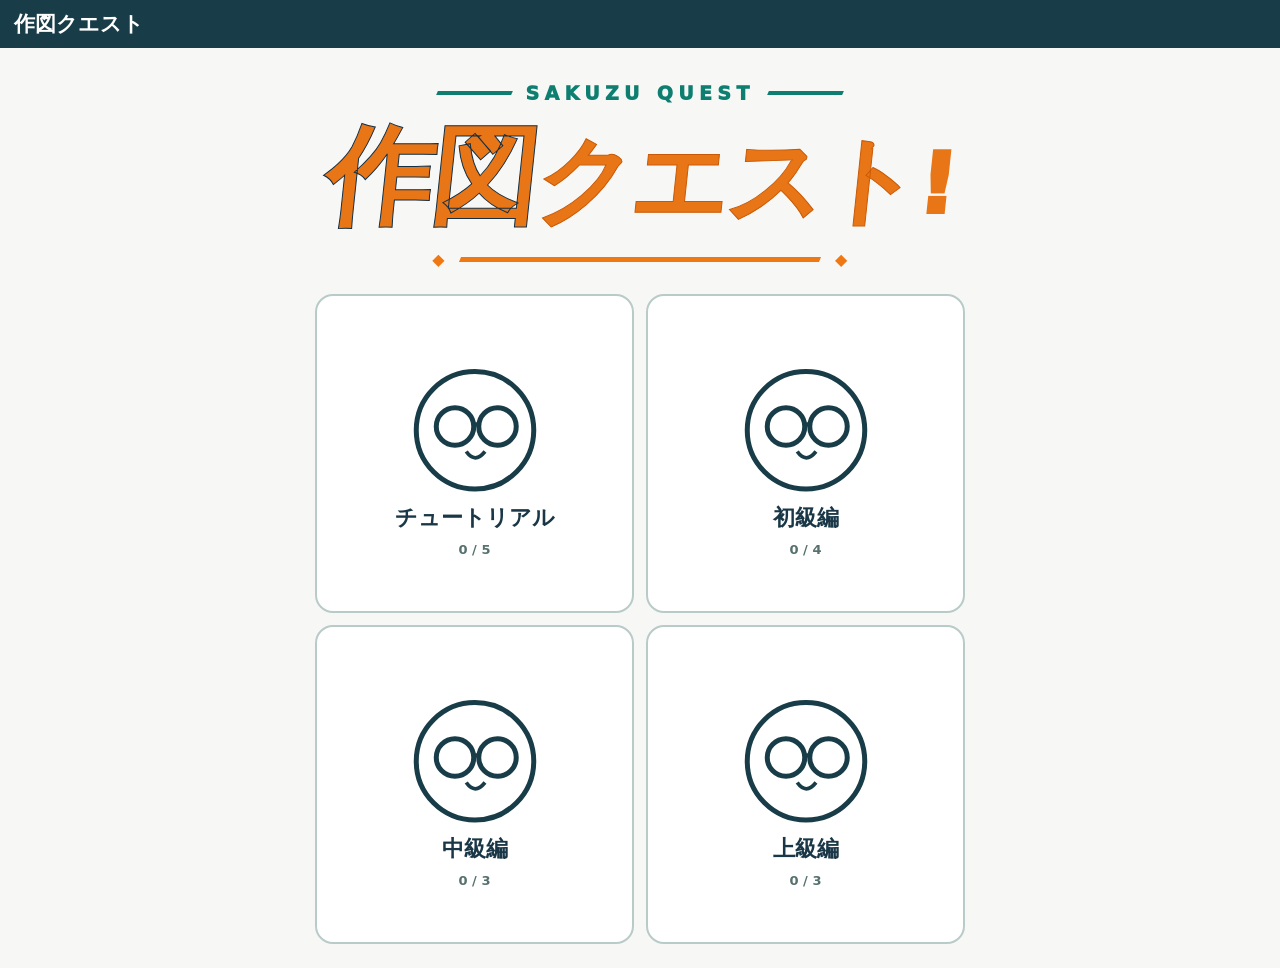
==== sakuzu-quest/index.html @ ee09ab88 "Render course buttons in HTML before JavaScript for robust startup" ====
<!doctype html><html lang="ja"><head><meta charset="utf-8"><meta name="viewport" content="width=device-width,initial-scale=1,viewport-fit=cover"><meta name="theme-color" content="#153e49"><title>作図クエスト</title><style>
*{box-sizing:border-box}body{margin:0;background:#f7f8f5;color:#193746;font-family:system-ui,"Noto Sans JP",sans-serif}button{font:inherit;cursor:pointer;min-height:48px;border:2px solid #b9cbc8;border-radius:12px;background:white;color:#193746;touch-action:manipulation}button:focus-visible{outline:3px solid #f89e24}button[aria-pressed=true]{background:#087e70;color:#fff;border-color:#087e70}header{display:flex;align-items:center;justify-content:space-between;padding:10px 14px;background:#183d48;color:white}header h1{font-size:21px;margin:0}header button{background:white;padding:4px 15px}.wrap{max-width:1050px;margin:auto;padding:12px}.hidden{display:none!important}.coursegrid{display:grid;grid-template-columns:repeat(2,minmax(0,1fr));gap:12px;max-width:650px;margin:12px auto}.course{aspect-ratio:1;display:flex;flex-direction:column;justify-content:center;align-items:center;gap:9px;border-radius:18px;font-weight:800;font-size:clamp(15px,3.3vw,22px)}.face{width:55%;max-width:150px}.status{font-size:13px;color:#56716e}h2{font-size:clamp(18px,4vw,26px);margin:10px 0 12px}.progress{color:#52756e;font-weight:700}.toolbar{display:flex;gap:7px;align-items:center;flex-wrap:wrap;margin-bottom:8px}.toolbar button{padding:8px 13px}.toolbar .judge{background:#ed790e;color:white;border-color:#bc5400;font-weight:800;margin-left:auto}.board{border:2px solid #c9d7d3;border-radius:14px;overflow:hidden;background:white}svg#board{width:100%;height:min(64dvh,570px);min-height:350px;display:block;touch-action:manipulation;background-color:white;background-image:linear-gradient(#eff2f1 1px,transparent 1px),linear-gradient(90deg,#eff2f1 1px,transparent 1px);background-size:32px 32px}.hint{font-size:14px;color:#486965;margin:8px 0}.result{border:2px solid #d8c693;background:#fff7e0;border-radius:12px;padding:15px;text-align:center;margin:10px 0;display:none}.result.visible{display:block}.result button{background:#ed790e;border-color:#bb5600;color:white;font-weight:800;padding:8px 30px}.pt{fill:white;stroke:#178a78;stroke-width:3;pointer-events:none}.pt-halo{fill:transparent;stroke:transparent;stroke-width:30;pointer-events:all}.label{font-size:22px;font-family:Georgia,serif;fill:#193746;pointer-events:none}@media(max-width:480px){.wrap{padding:8px}.toolbar button{padding:8px 11px;font-size:14px}.coursegrid{gap:9px}svg#board{height:61dvh;min-height:310px}}
 .hero-title{text-align:center;padding:clamp(12px,3vh,30px) 0 18px;letter-spacing:.03em}.hero-kicker{font-size:clamp(11px,2.5vw,14px);font-weight:900;letter-spacing:.28em;color:#187f75}.hero-main{font-size:clamp(34px,8vw,70px);line-height:1.23;letter-spacing:.05em;font-weight:950;color:#173747}.hero-main span{color:#e87516}.hero-rule{display:flex;align-items:center;justify-content:center;gap:10px;color:#e87516;margin-top:9px;font-size:18px}.hero-rule i{height:2px;width:clamp(40px,13vw,95px);background:#d8dfda;display:block}@media(max-width:480px){.hero-title{padding:14px 0 12px}}  .hero-title{max-width:780px;margin:4px auto 12px;padding:18px 8px 13px;text-align:center;background:transparent;position:relative}.hero-top{display:flex;gap:13px;justify-content:center;align-items:center;color:#0d7e70;font-size:clamp(12px,2.9vw,19px);font-weight:1000;letter-spacing:.28em}.hero-topline{display:inline-block;width:clamp(20px,8vw,75px);height:4px;background:#0d7e70;transform:skewX(-23deg)}.hero-main{display:flex;justify-content:center;align-items:baseline;gap:0;white-space:nowrap;letter-spacing:-.035em;transform:skewX(-6deg);font-weight:1000;line-height:1.35;filter:none}.hero-sakuzu{font-size:clamp(49px,12vw,108px);color:#142f43;-webkit-text-stroke:1px #142f43}.hero-quest{font-size:clamp(43px,10.8vw,96px);color:#f07812;-webkit-text-stroke:1px #ca5905}.hero-exclaim{font-size:clamp(35px,9vw,84px);color:#142f43}.hero-bottom{display:flex;align-items:center;justify-content:center;gap:15px;color:#f07812;font-size:16px}.hero-bottomline{height:5px;background:#f07812;width:clamp(150px,40vw,360px);transform:skewX(-23deg)}@media(max-width:480px){.hero-title{padding:12px 0 6px;margin-bottom:6px}.hero-top{letter-spacing:.12em;gap:7px}.hero-main{letter-spacing:-.07em}.hero-quest{-webkit-text-stroke:0}.hero-bottomline{height:4px}} .tool-icon-btn{width:64px;min-width:58px;height:58px;min-height:58px;padding:3px 5px!important;display:inline-flex;align-items:center;justify-content:center;flex:none}.tool-icon-btn svg{display:block;width:100%;height:48px}.tool-icon-btn[aria-pressed="true"] circle{fill:transparent;stroke:currentColor}.tool-icon-btn[aria-pressed="true"]#segment circle{fill:currentColor}.toolbar{flex-wrap:wrap}.hero-main .hero-quest{font-weight:1000}@media(max-width:480px){.tool-icon-btn{width:51px;min-width:51px;height:52px;min-height:52px;padding:2px!important}.tool-icon-btn svg{height:43px}} .toolboxes{display:flex;gap:5px;align-items:center;flex-wrap:wrap}.tool-icon-btn{font-size:22px;font-weight:800}.toolbar{align-items:center;gap:6px}.board svg{touch-action:none!important}@media(max-width:600px){.toolbar{gap:5px}.toolboxes{max-width:100%;overflow-x:auto;flex-wrap:nowrap}.toolbar button{font-size:13px}.tool-icon-btn{min-width:47px;width:47px;height:48px;min-height:48px}.tool-icon-btn svg{height:37px}.board svg{height:59dvh}} </style></head><body><header><h1>作図クエスト</h1><button id="homeBtn" class="hidden">ホーム</button></header><main class="wrap"><section id="home"><div class="hero-title" aria-label="作図クエスト"><div class="hero-top"><span class="hero-topline"></span>SAKUZU QUEST<span class="hero-topline"></span></div><div class="hero-main"><span class="hero-sakuzu">作図</span><span class="hero-quest">クエスト</span><span class="hero-exclaim">!</span></div><div class="hero-bottom"><span>◆</span><span class="hero-bottomline"></span><span>◆</span></div></div><div class="coursegrid" id="courses"><button class="course" onclick="start('チュートリアル')">チュートリアル</button><button class="course" onclick="start('初級編')">初級編</button><button class="course" onclick="start('中級編')">中級編</button><button class="course" onclick="start('上級編')">上級編</button></div><p id="startupError" class="hidden" role="alert" style="text-align:center;color:#9b1c1c;font-weight:700">読み込みに失敗しました。再読み込みしてください。</p></section><section id="game" class="hidden"><div class="progress" id="progress"></div><h2 id="question"></h2><div class="toolbar"><div id="toolboxes" class="toolboxes"></div><button id="undo">1回戻る</button><button id="reset">やり直す</button><button id="judge" class="judge">判定</button></div><div class="board"><svg id="board" viewBox="0 0 800 550" preserveAspectRatio="xMidYMid meet" aria-label="作図画面"></svg></div><p class="hint" id="hint">2点を順にタップしてください。</p><div class="result" id="result" aria-live="polite"><strong id="feedback"></strong><div style="margin-top:10px"><button id="next">次の問題へ →</button></div></div></section></main><script>
'use strict';
const $=id=>document.getElementById(id),NS='http://www.w3.org/2000/svg',KEY='sakuzu_quest_integrated_v1';
const tri=[[225,385],[585,355],[415,120]],obt=[[175,365],[635,345],[325,245]],right=[[225,380],[615,380],[225,130]];
const L=[
{q:'点Aを中心に，Bを通る弧を描け',p:[[270,280],[530,280]],type:'arc',skill:'点'},
{q:'線分ABの垂直二等分線を作図せよ',p:[[240,295],[570,295]],type:'bis',skill:'垂直二等分線'},
{q:'線分ABの中点Mを作図せよ',p:[[225,300],[565,350]],type:'mid'},
{q:'∠BACの二等分線を作図せよ',p:[[210,350],[560,345],[300,110]],type:'ang',skill:'角の二等分線'},
{q:'辺ABの垂直二等分線を作図せよ',p:tri,type:'bis'},
{q:'△ABCの外心Oを作図せよ',p:tri,type:'circum'},
{q:'△ABCの外接円を作図せよ',p:right,type:'circumcircle'},
{q:'△ABCの内心Iを作図せよ',p:obt,type:'incenter',skill:'垂線'},
{q:'△ABCの内接円を作図せよ',p:tri,type:'incircle'},
{q:'点Tを通りOTに垂直な直線を作図せよ',p:[[390,285],[565,285]],labels:['O','T'],type:'perp'},
{q:'点Tにおける円の接線を作図せよ',p:[[390,285],[550,285]],labels:['O','T'],type:'tangent'},
{q:'鈍角三角形の外接円を作図せよ',p:obt,type:'circumcircle'}];
const COURSES={'チュートリアル':[0,1,2,3,4],'初級編':[5,6,7,8],'中級編':[9,10,11],'上級編':[5,7,11]};
let progress={};try{progress=JSON.parse(localStorage.getItem(KEY)||'{}')||{}}catch(e){}
let course='',idx=0,tool='compass',chosen=null,shapes=[],points=[],phase='center',center=null,radius=0,locked=false,strokeStart=null,strokeCurrent=null,passed=false,autoSkill='';
const d=(a,b)=>Math.hypot(a[0]-b[0],a[1]-b[1]), sub=(a,b)=>[a[0]-b[0],a[1]-b[1]],dot=(a,b)=>a[0]*b[0]+a[1]*b[1],cross=(a,b)=>a[0]*b[1]-a[1]*b[0],norm=a=>Math.hypot(...a),polar=(o,r,t)=>[o[0]+r*Math.cos(t),o[1]+r*Math.sin(t)],near=(a,b,t=14)=>d(a,b)<=t;
function bispoint(a,b){return [(a[0]+b[0])/2,(a[1]+b[1])/2]}function circum(a,b,c){let D=2*(a[0]*(b[1]-c[1])+b[0]*(c[1]-a[1])+c[0]*(a[1]-b[1]));if(!D)return [0,0];let A=dot(a,a),B=dot(b,b),C=dot(c,c);return [(A*(b[1]-c[1])+B*(c[1]-a[1])+C*(a[1]-b[1]))/D,(A*(c[0]-b[0])+B*(a[0]-c[0])+C*(b[0]-a[0]))/D]}
function incenter(a,b,c){let x=d(b,c),y=d(a,c),z=d(a,b),s=x+y+z;return [(a[0]*x+b[0]*y+c[0]*z)/s,(a[1]*x+b[1]*y+c[1]*z)/s]}
function lineParams(sh){let a=sh.a,b=sh.b;return {a,b,v:sub(b,a)}}function intersect(l,m){let x=lineParams(l),y=lineParams(m),det=cross(x.v,y.v);if(Math.abs(det)<1e-7)return [];let t=cross(sub(y.a,x.a),y.v)/det,u=cross(sub(y.a,x.a),x.v)/det;if(l.kind==='segment'&&(t<0||t>1)||m.kind==='segment'&&(u<0||u>1))return [];return [[x.a[0]+t*x.v[0],x.a[1]+t*x.v[1]]]}
function circLine(c,l){let a=l.a,v=sub(l.b,a),w=sub(a,c.c),A=dot(v,v),B=2*dot(v,w),C=dot(w,w)-c.r*c.r,disc=B*B-4*A*C;if(disc<0)return [];return [-1,1].map(s=>{let t=(-B+s*Math.sqrt(disc))/(2*A);return {t,p:[a[0]+v[0]*t,a[1]+v[1]*t]}}).filter(o=>(l.kind!=='segment'||o.t>=0&&o.t<=1)&&arcContains(c,o.p)).map(o=>o.p)}
function arcContains(c,p){if(c.kind==='circle'||Math.abs(c.sweep)>=Math.PI*2-.1)return true;let t=Math.atan2(p[1]-c.c[1],p[0]-c.c[0]),delta=(t-c.start+Math.PI*8)%(Math.PI*2);return c.sweep>=0?delta<=c.sweep+.05:(Math.PI*2-delta)<=-c.sweep+.05}
function circCirc(a,b){let R=a.r,r=b.r,D=d(a.c,b.c);if(D<1e-8||D>R+r||D<Math.abs(R-r))return [];let t=(R*R-r*r+D*D)/(2*D),h=Math.sqrt(Math.max(0,R*R-t*t)),ux=(b.c[0]-a.c[0])/D,uy=(b.c[1]-a.c[1])/D,p=[a.c[0]+t*ux,a.c[1]+t*uy];return [[p[0]+h*-uy,p[1]+h*ux],[p[0]-h*-uy,p[1]-h*ux]].filter(pt=>arcContains(a,pt)&&arcContains(b,pt))}
function rebuildPoints(){points=L[idx].p.map((p,i)=>({p,label:(L[idx].labels||['A','B','C'])[i]||'',base:true}));for(let i=0;i<shapes.length;i++)for(let j=0;j<i;j++){let a=shapes[i],b=shapes[j],aa=a.kind==='line'||a.kind==='segment',bb=b.kind==='line'||b.kind==='segment',pts=aa&&bb?intersect(a,b):aa?circLine(b,a):bb?circLine(a,b):circCirc(a,b);for(let p of pts)if(isFinite(p[0])&&isFinite(p[1])&&!points.some(v=>near(p,v.p,3)))points.push({p,label:'',base:false})}}
function vEl(tag,attrs={},root=$('board')){let e=document.createElementNS(NS,tag);for(let k in attrs)e.setAttribute(k,attrs[k]);root.appendChild(e);return e}
function pathArc(c){let N=Math.max(8,Math.ceil(Math.abs(c.sweep)*30)),s='';for(let i=0;i<=N;i++){let p=polar(c.c,c.r,c.start+c.sweep*i/N);s+=(i?'L':'M')+p[0]+','+p[1]+' '}return s}
function draw(){let svg=$('board');svg.replaceChildren();if(L[idx].type==='tangent'||L[idx].type==='perp')vEl('circle',{cx:L[idx].p[0][0],cy:L[idx].p[0][1],r:d(...L[idx].p),stroke:'#b0bfc9','stroke-width':2,fill:'none'});for(let sh of shapes){if(sh.kind==='arc'||sh.kind==='circle')vEl('path',{d:pathArc(sh),stroke:'#198675','stroke-width':3,fill:'none'});else {let a=sh.a,b=sh.b;if(sh.kind==='line'){let v=sub(b,a),n=norm(v);a=[a[0]-v[0]/n*1200,a[1]-v[1]/n*1200];b=[b[0]+v[0]/n*1200,b[1]+v[1]/n*1200]}vEl('line',{x1:a[0],y1:a[1],x2:b[0],y2:b[1],stroke:'#168373','stroke-width':3})}}
if(center&&phase==='radius'&&radius>0)vEl('circle',{cx:center[0],cy:center[1],r:radius,stroke:'#c78431','stroke-dasharray':'5 6',fill:'none'});
if(center&&strokeStart!==null&&strokeCurrent!==null)vEl('path',{d:pathArc({c:center,r:radius,start:strokeStart,sweep:strokeCurrent-strokeStart}),stroke:'#eb8412','stroke-width':4,fill:'none'});
rebuildPoints();for(let i=0;i<points.length;i++){let v=points[i],p=v.p,g=vEl('g',{'data-pt':i});vEl('circle',{cx:p[0],cy:p[1],r:20,fill:'transparent','pointer-events':'all'},g);vEl('circle',{cx:p[0],cy:p[1],r:chosen===i?7:4.8,fill:v.base?'#263e4c':'#138373','pointer-events':'none'},g);if(v.label){let t=vEl('text',{x:p[0]+10,y:p[1]-10,fill:'#1a3440','font-size':22,'pointer-events':'none'},g);t.textContent=v.label}g.addEventListener('pointerdown',e=>{if(tool==='compass'&&phase==='center'){e.stopPropagation();center=p;radius=locked?radius:0;phase=locked&&radius>0?'draw':'radius';hint(phase==='radius'?'外側にドラッグして半径を決定':'円周上をドラッグして弧を描こう');draw()}});g.addEventListener('click',e=>{if(tool==='compass')return;e.stopPropagation();pick(i)})}}
function hint(s){$('hint').textContent=s}function pick(i){if(passed)return;if(tool==='point'){shapes.push({kind:'point',a:points[i].p,b:points[i].p});draw();return}if(['bis','angle','perp'].includes(tool)){if(chosen===null){chosen=[i];draw();hint(tool==='angle'?'角の頂点と両辺上の3点を順に選択':'次の点を選択');return}chosen.push(i);if(tool==='angle'&&chosen.length<3){draw();hint('もう一方の辺上の点を選択');return}let a=points[chosen[0]].p,b=points[chosen[1]].p;let v=sub(b,a);if(tool==='angle'){let t=points[chosen[2]].p,w=sub(t,a),nv=norm(v),nw=norm(w);if(nv>1&&nw>1){let dir=[v[0]/nv+w[0]/nw,v[1]/nv+w[1]/nw];shapes.push({kind:'line',a:a.slice(),b:[a[0]+dir[0]*150,a[1]+dir[1]*150]})}}else if(tool==='perp'){shapes.push({kind:'line',a:b.slice(),b:[b[0]-v[1],b[1]+v[0]]})}else{let mid=bispoint(a,b);shapes.push({kind:'line',a:mid,b:[mid[0]-v[1],mid[1]+v[0]]})}chosen=null;draw();return}if(chosen===null){chosen=i;draw();return}if(chosen!==i){shapes.push({kind:tool==='line'?'line':'segment',a:points[chosen].p,b:points[i].p});chosen=null;draw()}else chosen=null}
function stage(){idx=COURSES[course][stagePos];shapes=[];chosen=null;passed=false;center=null;radius=0;locked=false;phase='center';strokeStart=null;strokeCurrent=null;tool='compass';$('result').classList.remove('visible');$('judge').textContent='判定';$('question').textContent=L[idx].q;$('progress').textContent=course+'　'+(stagePos+1)+' / '+COURSES[course].length;renderTools();hint('点を選んで作図してください');draw()}
function getPosition(e){let svg=$('board'),pt=svg.createSVGPoint();pt.x=e.clientX;pt.y=e.clientY;let matrix=svg.getScreenCTM();if(!matrix)return [0,0];let out=pt.matrixTransform(matrix.inverse());return [out.x,out.y]}
let down=null;function onDown(e){if(tool!=='compass'||passed||!center)return;let p=getPosition(e);if(phase==='radius'){down=p;try{e.currentTarget.setPointerCapture(e.pointerId)}catch(ex){}return}if(phase==='draw'&&radius>0){strokeStart=Math.atan2(p[1]-center[1],p[0]-center[0]);strokeCurrent=strokeStart;down=p;try{e.currentTarget.setPointerCapture(e.pointerId)}catch(ex){}}}
function onMove(e){if(!down||!center)return;let p=getPosition(e);if(phase==='radius'){radius=d(center,p)}else if(phase==='draw'){let next=Math.atan2(p[1]-center[1],p[0]-center[0]),delta=next-(strokeCurrent%(Math.PI*2));while(delta>Math.PI)delta-=Math.PI*2;while(delta< -Math.PI)delta+=Math.PI*2;strokeCurrent+=delta}draw()}
function onUp(e){if(!down)return;let p=getPosition(e);down=null;if(phase==='radius'){radius=d(center,p);if(radius<8){radius=0;hint('もう少し離れた位置までドラッグしてください');draw();return}phase='draw';hint('円周からドラッグすると弧を描けます')}else if(phase==='draw'){let sweep=strokeCurrent-strokeStart;if(Math.abs(sweep)<.08){hint('押したまま円周に沿ってドラッグ');strokeStart=null;strokeCurrent=null;draw();return}let circle=Math.abs(sweep)>Math.PI*1.95;shapes.push({kind:circle?'circle':'arc',c:center.slice(),r:radius,start:strokeStart,sweep:circle?Math.sign(sweep)*Math.PI*2:sweep});strokeStart=null;strokeCurrent=null;center=null;phase='center';hint('続けて中心を選べます')}draw()}
function setTool(t){tool=t;chosen=null;center=null;phase='center';renderTools();hint('作図する点を選んでください');draw()}
function renderTools(){let bar=$('toolboxes');bar.replaceChildren();let tools=[['compass','コンパス','⚭'],['lock',locked?'半径固定を解除':'半径固定',locked?'🔒':'🔓'],['line','直線','line'],['segment','線分','segment']];let unlocked=new Set(['compass','line','segment']);for(let x of Object.values(progress))for(let name of x.skills||[])unlocked.add(name);if(course==='チュートリアル'){for(let i=0;i<stagePos;i++)if(L[COURSES[course][i]].skill)unlocked.add(L[COURSES[course][i]].skill)}[['point','点','●'],['bis','垂直二等分線','⊥'],['angle','角の二等分線','∠'],['perp','垂線','⊥']].forEach(x=>{if(unlocked.has(({point:'点',bis:'垂直二等分線',angle:'角の二等分線',perp:'垂線'})[x[0]]))tools.push(x)});for(let [id,title,txt] of tools){let b=document.createElement('button');b.className='tool-icon-btn';b.title=title;b.setAttribute('aria-label',title);b.setAttribute('aria-pressed',String(id===tool||id==='lock'&&locked));if(txt==='line'||txt==='segment')b.innerHTML=txt==='line'?'<svg viewBox="0 0 80 56"><path d="M4 49 L76 7" stroke="currentColor" stroke-width="4"/><circle cx="26" cy="36" r="6" fill="white" stroke="currentColor" stroke-width="3"/><circle cx="55" cy="19" r="6" fill="white" stroke="currentColor" stroke-width="3"/></svg>':'<svg viewBox="0 0 80 56"><path d="M15 45 L65 11" stroke="currentColor" stroke-width="4"/><circle cx="15" cy="45" r="6" fill="currentColor"/><circle cx="65" cy="11" r="6" fill="currentColor"/></svg>';else b.textContent=txt;b.onclick=()=>{if(id==='lock'){locked=!locked;renderTools();return}setTool(id)};bar.appendChild(b)}}
function lineNear(sh,p,t=13){if(sh.kind!=='line'&&sh.kind!=='segment')return false;let v=sub(sh.b,sh.a),w=sub(p,sh.a),l=norm(v);if(l<.001)return false;let k=dot(w,v)/(l*l);if(sh.kind==='segment'&&(k<-.02||k>1.02))return false;return Math.abs(cross(v,w)/l)<t}
function result(){let task=L[idx],p=task.p,ls=shapes.filter(s=>s.kind==='line'||s.kind==='segment'),circs=shapes.filter(s=>s.kind==='arc'||s.kind==='circle'),ca=(a,b)=>ls.some(s=>lineNear(s,a,12)&&lineNear(s,b,12)),circleAt=(o,r)=>circs.some(s=>near(s.c,o,16)&&Math.abs(s.r-r)<18&&Math.abs(s.sweep)>2);
const midpoint=bispoint(p[0],p[1]);const orth=(s,a,b)=>{let v=sub(b,a),w=sub(s.b,s.a);return Math.abs(dot(v,w))<norm(v)*norm(w)*.12};const bisok=ls.some(s=>lineNear(s,midpoint,16)&&orth(s,p[0],p[1]));const co=p.length===3?circum(...p):[0,0],ic=p.length===3?incenter(...p):[0,0];
if(task.type==='arc')return circs.some(s=>near(s.c,p[0],14)&&Math.abs(s.r-d(...p))<18);
if(task.type==='bis')return bisok;
if(task.type==='mid')return points.some(x=>!x.base&&near(x.p,midpoint,14))||bisok||shapes.some(s=>s.kind==='point'&&near(s.a,midpoint,14));
if(task.type==='ang'){let u=sub(p[1],p[0]),v=sub(p[2],p[0]),a=[u[0]/norm(u)+v[0]/norm(v),u[1]/norm(u)+v[1]/norm(v)];return ls.some(s=>lineNear(s,p[0],15)&&lineNear(s,[p[0][0]+a[0]*130,p[0][1]+a[1]*130],17))}
if(task.type==='circum')return ls.filter(s=>lineNear(s,co,16)).length>=2||points.some(x=>!x.base&&near(x.p,co,16))||circleAt(co,d(co,p[0]));
if(task.type==='circumcircle')return circleAt(co,d(co,p[0]))&&circs.some(s=>s.kind==='circle'||Math.abs(s.sweep)>5);
if(task.type==='incenter')return ls.filter(s=>lineNear(s,ic,16)).length>=2||points.some(x=>!x.base&&near(x.p,ic,16));
if(task.type==='incircle'){let side=sub(p[1],p[0]),r=Math.abs(cross(side,sub(ic,p[0])))/norm(side);return circleAt(ic,r)}
if(task.type==='perp'||task.type==='tangent'){let o=p[0],t=p[1];return ls.some(s=>lineNear(s,t,15)&&orth(s,o,t))}
return false}
function judge(){if(passed){next();return}let ok=result();$('result').classList.add('visible');$('feedback').textContent=ok?'正解！':'もう少し！ 作図を確認してください。';$('next').style.display=ok?'inline-block':'none';if(ok){passed=true;$('judge').textContent='次へ →';let old=progress[course]||{done:0,skills:[]};old.done=Math.max(old.done,stagePos+1);if(L[idx].skill&&!old.skills.includes(L[idx].skill))old.skills.push(L[idx].skill);progress[course]=old;try{localStorage.setItem(KEY,JSON.stringify(progress))}catch(e){}}}
function next(){if(!passed)return;stagePos++;if(stagePos>=COURSES[course].length){home();return}stage()}
let stagePos=0;function start(c){course=c;stagePos=0;$('home').classList.add('hidden');$('game').classList.remove('hidden');$('homeBtn').classList.remove('hidden');stage()}
function mascot(win){return '<svg class="face" viewBox="0 0 120 116" aria-hidden="true">'+(win?'<path d="M34 26 L27 5 L48 15 L60 0 L73 15 L94 5 L87 26 Z" fill="#f2ca52" stroke="#916b20" stroke-width="2"/>':'')+'<circle cx="60" cy="65" r="47" fill="white" stroke="#183d48" stroke-width="4"/><circle cx="44" cy="62" r="15" fill="none" stroke="#183d48" stroke-width="4"/><circle cx="78" cy="62" r="15" fill="none" stroke="#183d48" stroke-width="4"/><path d="M59 62Q61 58 63 62M53 82Q60 92 68 82" fill="none" stroke="#183d48" stroke-width="3"/></svg>'}
function home(){course='';$('home').classList.remove('hidden');$('game').classList.add('hidden');$('homeBtn').classList.add('hidden');$('courses').replaceChildren();for(let c of Object.keys(COURSES)){let val=progress[c],done=val?.done||0,won=done>=COURSES[c].length,b=document.createElement('button');b.className='course';b.innerHTML=mascot(won)+'<span>'+c+'</span><span class="status">'+done+' / '+COURSES[c].length+(won?'　クリア！':'')+'</span>';b.onclick=()=>start(c);$('courses').appendChild(b)}}
function undo(){if(strokeStart!==null){strokeStart=null;strokeCurrent=null}else if(center){center=null;phase='center';radius=locked?radius:0}else{shapes.pop()}passed=false;$('result').classList.remove('visible');$('judge').textContent='判定';draw()}
$('board').addEventListener('pointerdown',onDown);$('board').addEventListener('pointermove',onMove);$('board').addEventListener('pointerup',onUp);$('board').addEventListener('pointercancel',()=>{down=null;strokeStart=null;strokeCurrent=null;draw()});$('homeBtn').onclick=home;$('undo').onclick=undo;$('reset').onclick=stage;$('judge').onclick=judge;$('next').onclick=next;try{home()}catch(e){$('startupError').classList.remove('hidden');console.error('起動エラー',e)}
</script></body></html>
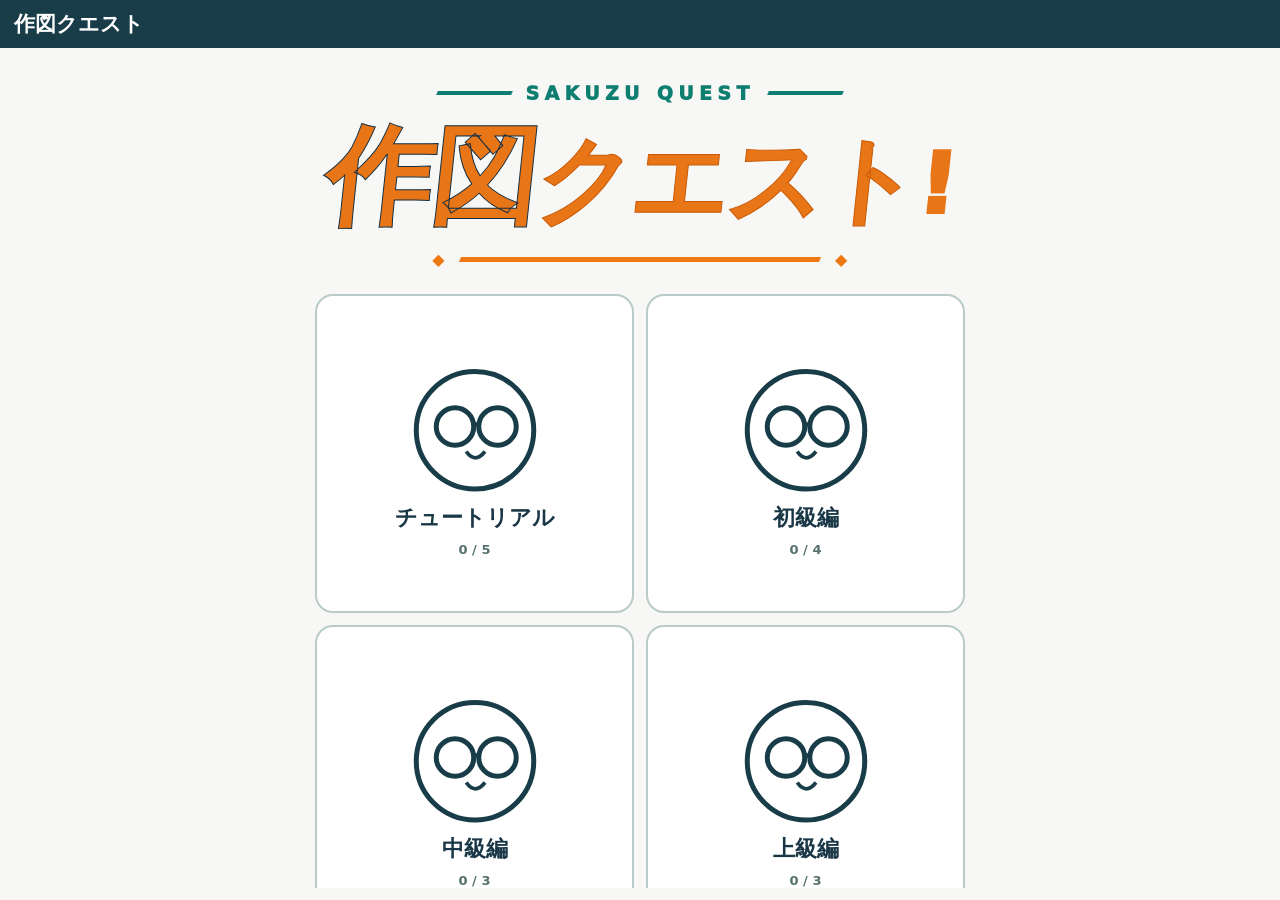
==== commit 2ea36dff: "Lock drawing screen to viewport and retain compass radius guide" ====
--- a/sakuzu-quest/index.html
+++ b/sakuzu-quest/index.html
@@ -1,6 +1,6 @@
 <!doctype html><html lang="ja"><head><meta charset="utf-8"><meta name="viewport" content="width=device-width,initial-scale=1,viewport-fit=cover"><meta name="theme-color" content="#153e49"><title>作図クエスト</title><style>
 *{box-sizing:border-box}body{margin:0;background:#f7f8f5;color:#193746;font-family:system-ui,"Noto Sans JP",sans-serif}button{font:inherit;cursor:pointer;min-height:48px;border:2px solid #b9cbc8;border-radius:12px;background:white;color:#193746;touch-action:manipulation}button:focus-visible{outline:3px solid #f89e24}button[aria-pressed=true]{background:#087e70;color:#fff;border-color:#087e70}header{display:flex;align-items:center;justify-content:space-between;padding:10px 14px;background:#183d48;color:white}header h1{font-size:21px;margin:0}header button{background:white;padding:4px 15px}.wrap{max-width:1050px;margin:auto;padding:12px}.hidden{display:none!important}.coursegrid{display:grid;grid-template-columns:repeat(2,minmax(0,1fr));gap:12px;max-width:650px;margin:12px auto}.course{aspect-ratio:1;display:flex;flex-direction:column;justify-content:center;align-items:center;gap:9px;border-radius:18px;font-weight:800;font-size:clamp(15px,3.3vw,22px)}.face{width:55%;max-width:150px}.status{font-size:13px;color:#56716e}h2{font-size:clamp(18px,4vw,26px);margin:10px 0 12px}.progress{color:#52756e;font-weight:700}.toolbar{display:flex;gap:7px;align-items:center;flex-wrap:wrap;margin-bottom:8px}.toolbar button{padding:8px 13px}.toolbar .judge{background:#ed790e;color:white;border-color:#bc5400;font-weight:800;margin-left:auto}.board{border:2px solid #c9d7d3;border-radius:14px;overflow:hidden;background:white}svg#board{width:100%;height:min(64dvh,570px);min-height:350px;display:block;touch-action:manipulation;background-color:white;background-image:linear-gradient(#eff2f1 1px,transparent 1px),linear-gradient(90deg,#eff2f1 1px,transparent 1px);background-size:32px 32px}.hint{font-size:14px;color:#486965;margin:8px 0}.result{border:2px solid #d8c693;background:#fff7e0;border-radius:12px;padding:15px;text-align:center;margin:10px 0;display:none}.result.visible{display:block}.result button{background:#ed790e;border-color:#bb5600;color:white;font-weight:800;padding:8px 30px}.pt{fill:white;stroke:#178a78;stroke-width:3;pointer-events:none}.pt-halo{fill:transparent;stroke:transparent;stroke-width:30;pointer-events:all}.label{font-size:22px;font-family:Georgia,serif;fill:#193746;pointer-events:none}@media(max-width:480px){.wrap{padding:8px}.toolbar button{padding:8px 11px;font-size:14px}.coursegrid{gap:9px}svg#board{height:61dvh;min-height:310px}}
- .hero-title{text-align:center;padding:clamp(12px,3vh,30px) 0 18px;letter-spacing:.03em}.hero-kicker{font-size:clamp(11px,2.5vw,14px);font-weight:900;letter-spacing:.28em;color:#187f75}.hero-main{font-size:clamp(34px,8vw,70px);line-height:1.23;letter-spacing:.05em;font-weight:950;color:#173747}.hero-main span{color:#e87516}.hero-rule{display:flex;align-items:center;justify-content:center;gap:10px;color:#e87516;margin-top:9px;font-size:18px}.hero-rule i{height:2px;width:clamp(40px,13vw,95px);background:#d8dfda;display:block}@media(max-width:480px){.hero-title{padding:14px 0 12px}}  .hero-title{max-width:780px;margin:4px auto 12px;padding:18px 8px 13px;text-align:center;background:transparent;position:relative}.hero-top{display:flex;gap:13px;justify-content:center;align-items:center;color:#0d7e70;font-size:clamp(12px,2.9vw,19px);font-weight:1000;letter-spacing:.28em}.hero-topline{display:inline-block;width:clamp(20px,8vw,75px);height:4px;background:#0d7e70;transform:skewX(-23deg)}.hero-main{display:flex;justify-content:center;align-items:baseline;gap:0;white-space:nowrap;letter-spacing:-.035em;transform:skewX(-6deg);font-weight:1000;line-height:1.35;filter:none}.hero-sakuzu{font-size:clamp(49px,12vw,108px);color:#142f43;-webkit-text-stroke:1px #142f43}.hero-quest{font-size:clamp(43px,10.8vw,96px);color:#f07812;-webkit-text-stroke:1px #ca5905}.hero-exclaim{font-size:clamp(35px,9vw,84px);color:#142f43}.hero-bottom{display:flex;align-items:center;justify-content:center;gap:15px;color:#f07812;font-size:16px}.hero-bottomline{height:5px;background:#f07812;width:clamp(150px,40vw,360px);transform:skewX(-23deg)}@media(max-width:480px){.hero-title{padding:12px 0 6px;margin-bottom:6px}.hero-top{letter-spacing:.12em;gap:7px}.hero-main{letter-spacing:-.07em}.hero-quest{-webkit-text-stroke:0}.hero-bottomline{height:4px}} .tool-icon-btn{width:64px;min-width:58px;height:58px;min-height:58px;padding:3px 5px!important;display:inline-flex;align-items:center;justify-content:center;flex:none}.tool-icon-btn svg{display:block;width:100%;height:48px}.tool-icon-btn[aria-pressed="true"] circle{fill:transparent;stroke:currentColor}.tool-icon-btn[aria-pressed="true"]#segment circle{fill:currentColor}.toolbar{flex-wrap:wrap}.hero-main .hero-quest{font-weight:1000}@media(max-width:480px){.tool-icon-btn{width:51px;min-width:51px;height:52px;min-height:52px;padding:2px!important}.tool-icon-btn svg{height:43px}} .toolboxes{display:flex;gap:5px;align-items:center;flex-wrap:wrap}.tool-icon-btn{font-size:22px;font-weight:800}.toolbar{align-items:center;gap:6px}.board svg{touch-action:none!important}@media(max-width:600px){.toolbar{gap:5px}.toolboxes{max-width:100%;overflow-x:auto;flex-wrap:nowrap}.toolbar button{font-size:13px}.tool-icon-btn{min-width:47px;width:47px;height:48px;min-height:48px}.tool-icon-btn svg{height:37px}.board svg{height:59dvh}} </style></head><body><header><h1>作図クエスト</h1><button id="homeBtn" class="hidden">ホーム</button></header><main class="wrap"><section id="home"><div class="hero-title" aria-label="作図クエスト"><div class="hero-top"><span class="hero-topline"></span>SAKUZU QUEST<span class="hero-topline"></span></div><div class="hero-main"><span class="hero-sakuzu">作図</span><span class="hero-quest">クエスト</span><span class="hero-exclaim">!</span></div><div class="hero-bottom"><span>◆</span><span class="hero-bottomline"></span><span>◆</span></div></div><div class="coursegrid" id="courses"><button class="course" onclick="start('チュートリアル')">チュートリアル</button><button class="course" onclick="start('初級編')">初級編</button><button class="course" onclick="start('中級編')">中級編</button><button class="course" onclick="start('上級編')">上級編</button></div><p id="startupError" class="hidden" role="alert" style="text-align:center;color:#9b1c1c;font-weight:700">読み込みに失敗しました。再読み込みしてください。</p></section><section id="game" class="hidden"><div class="progress" id="progress"></div><h2 id="question"></h2><div class="toolbar"><div id="toolboxes" class="toolboxes"></div><button id="undo">1回戻る</button><button id="reset">やり直す</button><button id="judge" class="judge">判定</button></div><div class="board"><svg id="board" viewBox="0 0 800 550" preserveAspectRatio="xMidYMid meet" aria-label="作図画面"></svg></div><p class="hint" id="hint">2点を順にタップしてください。</p><div class="result" id="result" aria-live="polite"><strong id="feedback"></strong><div style="margin-top:10px"><button id="next">次の問題へ →</button></div></div></section></main><script>
+ .hero-title{text-align:center;padding:clamp(12px,3vh,30px) 0 18px;letter-spacing:.03em}.hero-kicker{font-size:clamp(11px,2.5vw,14px);font-weight:900;letter-spacing:.28em;color:#187f75}.hero-main{font-size:clamp(34px,8vw,70px);line-height:1.23;letter-spacing:.05em;font-weight:950;color:#173747}.hero-main span{color:#e87516}.hero-rule{display:flex;align-items:center;justify-content:center;gap:10px;color:#e87516;margin-top:9px;font-size:18px}.hero-rule i{height:2px;width:clamp(40px,13vw,95px);background:#d8dfda;display:block}@media(max-width:480px){.hero-title{padding:14px 0 12px}}  .hero-title{max-width:780px;margin:4px auto 12px;padding:18px 8px 13px;text-align:center;background:transparent;position:relative}.hero-top{display:flex;gap:13px;justify-content:center;align-items:center;color:#0d7e70;font-size:clamp(12px,2.9vw,19px);font-weight:1000;letter-spacing:.28em}.hero-topline{display:inline-block;width:clamp(20px,8vw,75px);height:4px;background:#0d7e70;transform:skewX(-23deg)}.hero-main{display:flex;justify-content:center;align-items:baseline;gap:0;white-space:nowrap;letter-spacing:-.035em;transform:skewX(-6deg);font-weight:1000;line-height:1.35;filter:none}.hero-sakuzu{font-size:clamp(49px,12vw,108px);color:#142f43;-webkit-text-stroke:1px #142f43}.hero-quest{font-size:clamp(43px,10.8vw,96px);color:#f07812;-webkit-text-stroke:1px #ca5905}.hero-exclaim{font-size:clamp(35px,9vw,84px);color:#142f43}.hero-bottom{display:flex;align-items:center;justify-content:center;gap:15px;color:#f07812;font-size:16px}.hero-bottomline{height:5px;background:#f07812;width:clamp(150px,40vw,360px);transform:skewX(-23deg)}@media(max-width:480px){.hero-title{padding:12px 0 6px;margin-bottom:6px}.hero-top{letter-spacing:.12em;gap:7px}.hero-main{letter-spacing:-.07em}.hero-quest{-webkit-text-stroke:0}.hero-bottomline{height:4px}} .tool-icon-btn{width:64px;min-width:58px;height:58px;min-height:58px;padding:3px 5px!important;display:inline-flex;align-items:center;justify-content:center;flex:none}.tool-icon-btn svg{display:block;width:100%;height:48px}.tool-icon-btn[aria-pressed="true"] circle{fill:transparent;stroke:currentColor}.tool-icon-btn[aria-pressed="true"]#segment circle{fill:currentColor}.toolbar{flex-wrap:wrap}.hero-main .hero-quest{font-weight:1000}@media(max-width:480px){.tool-icon-btn{width:51px;min-width:51px;height:52px;min-height:52px;padding:2px!important}.tool-icon-btn svg{height:43px}} .toolboxes{display:flex;gap:5px;align-items:center;flex-wrap:wrap}.tool-icon-btn{font-size:22px;font-weight:800}.toolbar{align-items:center;gap:6px}.board svg{touch-action:none!important}@media(max-width:600px){.toolbar{gap:5px}.toolboxes{max-width:100%;overflow-x:auto;flex-wrap:nowrap}.toolbar button{font-size:13px}.tool-icon-btn{min-width:47px;width:47px;height:48px;min-height:48px}.tool-icon-btn svg{height:37px}.board svg{height:59dvh}} .hint{background:#e8f3f0;border-radius:10px;padding:9px 12px;font-weight:700}.tool-icon-btn[aria-pressed="true"]{outline:3px solid #ffc358;outline-offset:1px}#board{touch-action:none!important}.toolboxes{gap:7px}@media(max-width:650px){.toolboxes{width:100%;overflow-x:auto;flex-wrap:nowrap}.board svg#board{height:55dvh;min-height:320px}#question{font-size:18px;margin:6px 0}.toolbar{gap:5px}.toolbar .judge{margin-left:auto}} html,body{height:100%;height:100dvh;overflow:hidden;overscroll-behavior:none}body{display:flex;flex-direction:column;position:fixed;inset:0;width:100%;touch-action:pan-x pan-y}header{flex:0 0 auto}.wrap{flex:1;min-height:0;overflow:hidden;display:flex;flex-direction:column;width:100%}#home{flex:1;min-height:0;overflow-y:auto;overscroll-behavior:contain}#game{flex:1;min-height:0;display:flex;flex-direction:column;overflow:hidden}#game .board{flex:1;min-height:0;display:flex;overflow:hidden}#board,.board svg#board{height:100%!important;min-height:0!important;width:100%;touch-action:none!important}#question{flex:0 0 auto}.progress,.toolbar,.hint,.result{flex:0 0 auto}.toolbar{margin-bottom:5px}.hint{margin:5px 0;font-size:13px}.result.visible{padding:7px;margin:5px 0}.result button{min-height:40px}@media(max-width:650px){header{padding:5px 10px}.wrap{padding:4px 7px}#question{margin:4px 0;font-size:16px}.toolbar button{min-height:40px}.tool-icon-btn{height:43px;min-height:43px}.toolboxes{gap:4px}} </style></head><body><header><h1>作図クエスト</h1><button id="homeBtn" class="hidden">ホーム</button></header><main class="wrap"><section id="home"><div class="hero-title" aria-label="作図クエスト"><div class="hero-top"><span class="hero-topline"></span>SAKUZU QUEST<span class="hero-topline"></span></div><div class="hero-main"><span class="hero-sakuzu">作図</span><span class="hero-quest">クエスト</span><span class="hero-exclaim">!</span></div><div class="hero-bottom"><span>◆</span><span class="hero-bottomline"></span><span>◆</span></div></div><div class="coursegrid" id="courses"><button class="course" onclick="start('チュートリアル')">チュートリアル</button><button class="course" onclick="start('初級編')">初級編</button><button class="course" onclick="start('中級編')">中級編</button><button class="course" onclick="start('上級編')">上級編</button></div><p id="startupError" class="hidden" role="alert" style="text-align:center;color:#9b1c1c;font-weight:700">読み込みに失敗しました。再読み込みしてください。</p></section><section id="game" class="hidden"><div class="progress" id="progress"></div><h2 id="question"></h2><div class="toolbar"><div id="toolboxes" class="toolboxes"></div><button id="undo">1回戻る</button><button id="reset">やり直す</button><button id="judge" class="judge">判定</button></div><div class="board"><svg id="board" viewBox="0 0 800 550" preserveAspectRatio="xMidYMid meet" aria-label="作図画面"></svg></div><p class="hint" id="hint">2点を順にタップしてください。</p><div class="result" id="result" aria-live="polite"><strong id="feedback"></strong><div style="margin-top:10px"><button id="next">次の問題へ →</button></div></div></section></main><script>
 'use strict';
 const $=id=>document.getElementById(id),NS='http://www.w3.org/2000/svg',KEY='sakuzu_quest_integrated_v1';
 const tri=[[225,385],[585,355],[415,120]],obt=[[175,365],[635,345],[325,245]],right=[[225,380],[615,380],[225,130]];
@@ -30,16 +30,69 @@
 function rebuildPoints(){points=L[idx].p.map((p,i)=>({p,label:(L[idx].labels||['A','B','C'])[i]||'',base:true}));for(let i=0;i<shapes.length;i++)for(let j=0;j<i;j++){let a=shapes[i],b=shapes[j],aa=a.kind==='line'||a.kind==='segment',bb=b.kind==='line'||b.kind==='segment',pts=aa&&bb?intersect(a,b):aa?circLine(b,a):bb?circLine(a,b):circCirc(a,b);for(let p of pts)if(isFinite(p[0])&&isFinite(p[1])&&!points.some(v=>near(p,v.p,3)))points.push({p,label:'',base:false})}}
 function vEl(tag,attrs={},root=$('board')){let e=document.createElementNS(NS,tag);for(let k in attrs)e.setAttribute(k,attrs[k]);root.appendChild(e);return e}
 function pathArc(c){let N=Math.max(8,Math.ceil(Math.abs(c.sweep)*30)),s='';for(let i=0;i<=N;i++){let p=polar(c.c,c.r,c.start+c.sweep*i/N);s+=(i?'L':'M')+p[0]+','+p[1]+' '}return s}
-function draw(){let svg=$('board');svg.replaceChildren();if(L[idx].type==='tangent'||L[idx].type==='perp')vEl('circle',{cx:L[idx].p[0][0],cy:L[idx].p[0][1],r:d(...L[idx].p),stroke:'#b0bfc9','stroke-width':2,fill:'none'});for(let sh of shapes){if(sh.kind==='arc'||sh.kind==='circle')vEl('path',{d:pathArc(sh),stroke:'#198675','stroke-width':3,fill:'none'});else {let a=sh.a,b=sh.b;if(sh.kind==='line'){let v=sub(b,a),n=norm(v);a=[a[0]-v[0]/n*1200,a[1]-v[1]/n*1200];b=[b[0]+v[0]/n*1200,b[1]+v[1]/n*1200]}vEl('line',{x1:a[0],y1:a[1],x2:b[0],y2:b[1],stroke:'#168373','stroke-width':3})}}
-if(center&&phase==='radius'&&radius>0)vEl('circle',{cx:center[0],cy:center[1],r:radius,stroke:'#c78431','stroke-dasharray':'5 6',fill:'none'});
+function draw(){let svg=$('board');svg.replaceChildren();if(L[idx].type==='tangent'||L[idx].type==='perp')vEl('circle',{cx:L[idx].p[0][0],cy:L[idx].p[0][1],r:d(...L[idx].p),stroke:'#b0bfc9','stroke-width':2,fill:'none'});for(let sh of shapes){if(sh.kind==='arc'||sh.kind==='circle')vEl('path',{d:pathArc(sh),stroke:'#198675','stroke-width':3,fill:'none'});else if(sh.kind==='point'){vEl('circle',{cx:sh.a[0],cy:sh.a[1],r:6,fill:'#e87516'})}else {let a=sh.a,b=sh.b;if(sh.kind==='line'){let v=sub(b,a),n=norm(v);a=[a[0]-v[0]/n*1200,a[1]-v[1]/n*1200];b=[b[0]+v[0]/n*1200,b[1]+v[1]/n*1200]}vEl('line',{x1:a[0],y1:a[1],x2:b[0],y2:b[1],stroke:'#168373','stroke-width':3})}}
+if(center&&(phase==='radius'||phase==='draw')&&radius>0)vEl('circle',{cx:center[0],cy:center[1],r:radius,stroke:'#c78431','stroke-dasharray':'5 6',fill:'none'});
 if(center&&strokeStart!==null&&strokeCurrent!==null)vEl('path',{d:pathArc({c:center,r:radius,start:strokeStart,sweep:strokeCurrent-strokeStart}),stroke:'#eb8412','stroke-width':4,fill:'none'});
-rebuildPoints();for(let i=0;i<points.length;i++){let v=points[i],p=v.p,g=vEl('g',{'data-pt':i});vEl('circle',{cx:p[0],cy:p[1],r:20,fill:'transparent','pointer-events':'all'},g);vEl('circle',{cx:p[0],cy:p[1],r:chosen===i?7:4.8,fill:v.base?'#263e4c':'#138373','pointer-events':'none'},g);if(v.label){let t=vEl('text',{x:p[0]+10,y:p[1]-10,fill:'#1a3440','font-size':22,'pointer-events':'none'},g);t.textContent=v.label}g.addEventListener('pointerdown',e=>{if(tool==='compass'&&phase==='center'){e.stopPropagation();center=p;radius=locked?radius:0;phase=locked&&radius>0?'draw':'radius';hint(phase==='radius'?'外側にドラッグして半径を決定':'円周上をドラッグして弧を描こう');draw()}});g.addEventListener('click',e=>{if(tool==='compass')return;e.stopPropagation();pick(i)})}}
+rebuildPoints();for(let i=0;i<points.length;i++){let v=points[i],p=v.p,g=vEl('g',{'data-pt':i});vEl('circle',{cx:p[0],cy:p[1],r:30,fill:'transparent','pointer-events':'all'},g);vEl('circle',{cx:p[0],cy:p[1],r:chosen===i?7:4.8,fill:v.base?'#263e4c':'#138373','pointer-events':'none'},g);if(v.label){let t=vEl('text',{x:p[0]+10,y:p[1]-10,fill:'#1a3440','font-size':22,'pointer-events':'none'},g);t.textContent=v.label}g.addEventListener('click',e=>{if(tool==='compass')return;e.stopPropagation();pick(i)})}}
 function hint(s){$('hint').textContent=s}function pick(i){if(passed)return;if(tool==='point'){shapes.push({kind:'point',a:points[i].p,b:points[i].p});draw();return}if(['bis','angle','perp'].includes(tool)){if(chosen===null){chosen=[i];draw();hint(tool==='angle'?'角の頂点と両辺上の3点を順に選択':'次の点を選択');return}chosen.push(i);if(tool==='angle'&&chosen.length<3){draw();hint('もう一方の辺上の点を選択');return}let a=points[chosen[0]].p,b=points[chosen[1]].p;let v=sub(b,a);if(tool==='angle'){let t=points[chosen[2]].p,w=sub(t,a),nv=norm(v),nw=norm(w);if(nv>1&&nw>1){let dir=[v[0]/nv+w[0]/nw,v[1]/nv+w[1]/nw];shapes.push({kind:'line',a:a.slice(),b:[a[0]+dir[0]*150,a[1]+dir[1]*150]})}}else if(tool==='perp'){shapes.push({kind:'line',a:b.slice(),b:[b[0]-v[1],b[1]+v[0]]})}else{let mid=bispoint(a,b);shapes.push({kind:'line',a:mid,b:[mid[0]-v[1],mid[1]+v[0]]})}chosen=null;draw();return}if(chosen===null){chosen=i;draw();return}if(chosen!==i){shapes.push({kind:tool==='line'?'line':'segment',a:points[chosen].p,b:points[i].p});chosen=null;draw()}else chosen=null}
-function stage(){idx=COURSES[course][stagePos];shapes=[];chosen=null;passed=false;center=null;radius=0;locked=false;phase='center';strokeStart=null;strokeCurrent=null;tool='compass';$('result').classList.remove('visible');$('judge').textContent='判定';$('question').textContent=L[idx].q;$('progress').textContent=course+'　'+(stagePos+1)+' / '+COURSES[course].length;renderTools();hint('点を選んで作図してください');draw()}
+function stage(){idx=COURSES[course][stagePos];shapes=[];chosen=null;passed=false;center=null;radius=0;locked=false;phase='center';strokeStart=null;strokeCurrent=null;tool='compass';$('result').classList.remove('visible');$('judge').textContent='判定';$('question').textContent=L[idx].q;$('progress').textContent=course+'　'+(stagePos+1)+' / '+COURSES[course].length;renderTools();hint('① コンパスの中心となる点をタップ');draw()}
 function getPosition(e){let svg=$('board'),pt=svg.createSVGPoint();pt.x=e.clientX;pt.y=e.clientY;let matrix=svg.getScreenCTM();if(!matrix)return [0,0];let out=pt.matrixTransform(matrix.inverse());return [out.x,out.y]}
-let down=null;function onDown(e){if(tool!=='compass'||passed||!center)return;let p=getPosition(e);if(phase==='radius'){down=p;try{e.currentTarget.setPointerCapture(e.pointerId)}catch(ex){}return}if(phase==='draw'&&radius>0){strokeStart=Math.atan2(p[1]-center[1],p[0]-center[0]);strokeCurrent=strokeStart;down=p;try{e.currentTarget.setPointerCapture(e.pointerId)}catch(ex){}}}
-function onMove(e){if(!down||!center)return;let p=getPosition(e);if(phase==='radius'){radius=d(center,p)}else if(phase==='draw'){let next=Math.atan2(p[1]-center[1],p[0]-center[0]),delta=next-(strokeCurrent%(Math.PI*2));while(delta>Math.PI)delta-=Math.PI*2;while(delta< -Math.PI)delta+=Math.PI*2;strokeCurrent+=delta}draw()}
-function onUp(e){if(!down)return;let p=getPosition(e);down=null;if(phase==='radius'){radius=d(center,p);if(radius<8){radius=0;hint('もう少し離れた位置までドラッグしてください');draw();return}phase='draw';hint('円周からドラッグすると弧を描けます')}else if(phase==='draw'){let sweep=strokeCurrent-strokeStart;if(Math.abs(sweep)<.08){hint('押したまま円周に沿ってドラッグ');strokeStart=null;strokeCurrent=null;draw();return}let circle=Math.abs(sweep)>Math.PI*1.95;shapes.push({kind:circle?'circle':'arc',c:center.slice(),r:radius,start:strokeStart,sweep:circle?Math.sign(sweep)*Math.PI*2:sweep});strokeStart=null;strokeCurrent=null;center=null;phase='center';hint('続けて中心を選べます')}draw()}
+let down=null,prevAngle=0,totalSweep=0;
+function nearest(p){let best=null,min=32;for(let q of points){let dist=d(p,q.p);if(dist<min){min=dist;best=q.p}}return best}
+function onDown(e){
+ if(tool!=='compass'||passed)return;
+ let p=getPosition(e),hit=nearest(p);
+ if(phase==='center'){
+   if(!hit)return;
+   center=hit.slice();phase=locked&&radius>0?'draw':'radius';
+   if(phase==='radius')radius=0;
+   hint(phase==='radius'?'② 半径となる点をタップ、または中心からドラッグ':'③ 円周に沿ってドラッグ');
+   down=p;try{e.currentTarget.setPointerCapture(e.pointerId)}catch(ex){}
+   draw();return;
+ }
+ if(phase==='radius'){
+   if(hit&&d(hit,center)>8){radius=d(hit,center);phase='draw';down=null;hint('③ 円周に沿ってドラッグ');draw();return}
+   down=p;try{e.currentTarget.setPointerCapture(e.pointerId)}catch(ex){}return;
+ }
+ if(phase==='draw'&&radius>0){
+   if(Math.abs(d(p,center)-radius)>Math.max(30,radius*.3)){hint('円周付近から描き始めてください');return}
+   strokeStart=Math.atan2(p[1]-center[1],p[0]-center[0]);
+   strokeCurrent=strokeStart;prevAngle=strokeStart;totalSweep=0;down=p;
+   try{e.currentTarget.setPointerCapture(e.pointerId)}catch(ex){}
+   draw();
+ }
+}
+function onMove(e){
+ if(!down||!center)return;
+ let p=getPosition(e);
+ if(phase==='radius')radius=d(center,p);
+ else if(phase==='draw'&&strokeStart!==null){
+   let angle=Math.atan2(p[1]-center[1],p[0]-center[0]);
+   let delta=angle-prevAngle;
+   while(delta>Math.PI)delta-=2*Math.PI;
+   while(delta< -Math.PI)delta+=2*Math.PI;
+   totalSweep+=delta;prevAngle=angle;strokeCurrent=strokeStart+totalSweep;
+ }
+ draw();
+}
+function onUp(e){
+ if(!down)return;
+ let p=getPosition(e);down=null;
+ if(phase==='radius'){
+   if(radius<8){let hit=nearest(p);if(hit&&d(hit,center)>8)radius=d(hit,center)}
+   if(radius>=8){phase='draw';hint('③ 円周に沿ってドラッグ')}else hint('半径の点をタップしてください');
+   draw();return;
+ }
+ if(phase==='draw'){
+   let sweep=totalSweep;
+   if(Math.abs(sweep)<.1){strokeStart=null;strokeCurrent=null;hint('円周に沿って指を動かしてください');draw();return}
+   let circle=Math.abs(sweep)>Math.PI*1.95;
+   shapes.push({kind:circle?'circle':'arc',c:center.slice(),r:radius,start:strokeStart,sweep:circle?Math.sign(sweep)*2*Math.PI:sweep});
+   strokeStart=null;strokeCurrent=null;center=null;phase='center';
+   hint('作図できました。「判定」を押してください');
+ }
+ draw();
+}
 function setTool(t){tool=t;chosen=null;center=null;phase='center';renderTools();hint('作図する点を選んでください');draw()}
 function renderTools(){let bar=$('toolboxes');bar.replaceChildren();let tools=[['compass','コンパス','⚭'],['lock',locked?'半径固定を解除':'半径固定',locked?'🔒':'🔓'],['line','直線','line'],['segment','線分','segment']];let unlocked=new Set(['compass','line','segment']);for(let x of Object.values(progress))for(let name of x.skills||[])unlocked.add(name);if(course==='チュートリアル'){for(let i=0;i<stagePos;i++)if(L[COURSES[course][i]].skill)unlocked.add(L[COURSES[course][i]].skill)}[['point','点','●'],['bis','垂直二等分線','⊥'],['angle','角の二等分線','∠'],['perp','垂線','⊥']].forEach(x=>{if(unlocked.has(({point:'点',bis:'垂直二等分線',angle:'角の二等分線',perp:'垂線'})[x[0]]))tools.push(x)});for(let [id,title,txt] of tools){let b=document.createElement('button');b.className='tool-icon-btn';b.title=title;b.setAttribute('aria-label',title);b.setAttribute('aria-pressed',String(id===tool||id==='lock'&&locked));if(txt==='line'||txt==='segment')b.innerHTML=txt==='line'?'<svg viewBox="0 0 80 56"><path d="M4 49 L76 7" stroke="currentColor" stroke-width="4"/><circle cx="26" cy="36" r="6" fill="white" stroke="currentColor" stroke-width="3"/><circle cx="55" cy="19" r="6" fill="white" stroke="currentColor" stroke-width="3"/></svg>':'<svg viewBox="0 0 80 56"><path d="M15 45 L65 11" stroke="currentColor" stroke-width="4"/><circle cx="15" cy="45" r="6" fill="currentColor"/><circle cx="65" cy="11" r="6" fill="currentColor"/></svg>';else b.textContent=txt;b.onclick=()=>{if(id==='lock'){locked=!locked;renderTools();return}setTool(id)};bar.appendChild(b)}}
 function lineNear(sh,p,t=13){if(sh.kind!=='line'&&sh.kind!=='segment')return false;let v=sub(sh.b,sh.a),w=sub(p,sh.a),l=norm(v);if(l<.001)return false;let k=dot(w,v)/(l*l);if(sh.kind==='segment'&&(k<-.02||k>1.02))return false;return Math.abs(cross(v,w)/l)<t}
@@ -60,6 +113,6 @@
 let stagePos=0;function start(c){course=c;stagePos=0;$('home').classList.add('hidden');$('game').classList.remove('hidden');$('homeBtn').classList.remove('hidden');stage()}
 function mascot(win){return '<svg class="face" viewBox="0 0 120 116" aria-hidden="true">'+(win?'<path d="M34 26 L27 5 L48 15 L60 0 L73 15 L94 5 L87 26 Z" fill="#f2ca52" stroke="#916b20" stroke-width="2"/>':'')+'<circle cx="60" cy="65" r="47" fill="white" stroke="#183d48" stroke-width="4"/><circle cx="44" cy="62" r="15" fill="none" stroke="#183d48" stroke-width="4"/><circle cx="78" cy="62" r="15" fill="none" stroke="#183d48" stroke-width="4"/><path d="M59 62Q61 58 63 62M53 82Q60 92 68 82" fill="none" stroke="#183d48" stroke-width="3"/></svg>'}
 function home(){course='';$('home').classList.remove('hidden');$('game').classList.add('hidden');$('homeBtn').classList.add('hidden');$('courses').replaceChildren();for(let c of Object.keys(COURSES)){let val=progress[c],done=val?.done||0,won=done>=COURSES[c].length,b=document.createElement('button');b.className='course';b.innerHTML=mascot(won)+'<span>'+c+'</span><span class="status">'+done+' / '+COURSES[c].length+(won?'　クリア！':'')+'</span>';b.onclick=()=>start(c);$('courses').appendChild(b)}}
-function undo(){if(strokeStart!==null){strokeStart=null;strokeCurrent=null}else if(center){center=null;phase='center';radius=locked?radius:0}else{shapes.pop()}passed=false;$('result').classList.remove('visible');$('judge').textContent='判定';draw()}
+function undo(){if(chosen!==null){chosen=null}else if(strokeStart!==null){strokeStart=null;strokeCurrent=null}else if(center){center=null;phase='center';radius=locked?radius:0}else{shapes.pop()}passed=false;$('result').classList.remove('visible');$('judge').textContent='判定';draw()}
 $('board').addEventListener('pointerdown',onDown);$('board').addEventListener('pointermove',onMove);$('board').addEventListener('pointerup',onUp);$('board').addEventListener('pointercancel',()=>{down=null;strokeStart=null;strokeCurrent=null;draw()});$('homeBtn').onclick=home;$('undo').onclick=undo;$('reset').onclick=stage;$('judge').onclick=judge;$('next').onclick=next;try{home()}catch(e){$('startupError').classList.remove('hidden');console.error('起動エラー',e)}
 </script></body></html>
